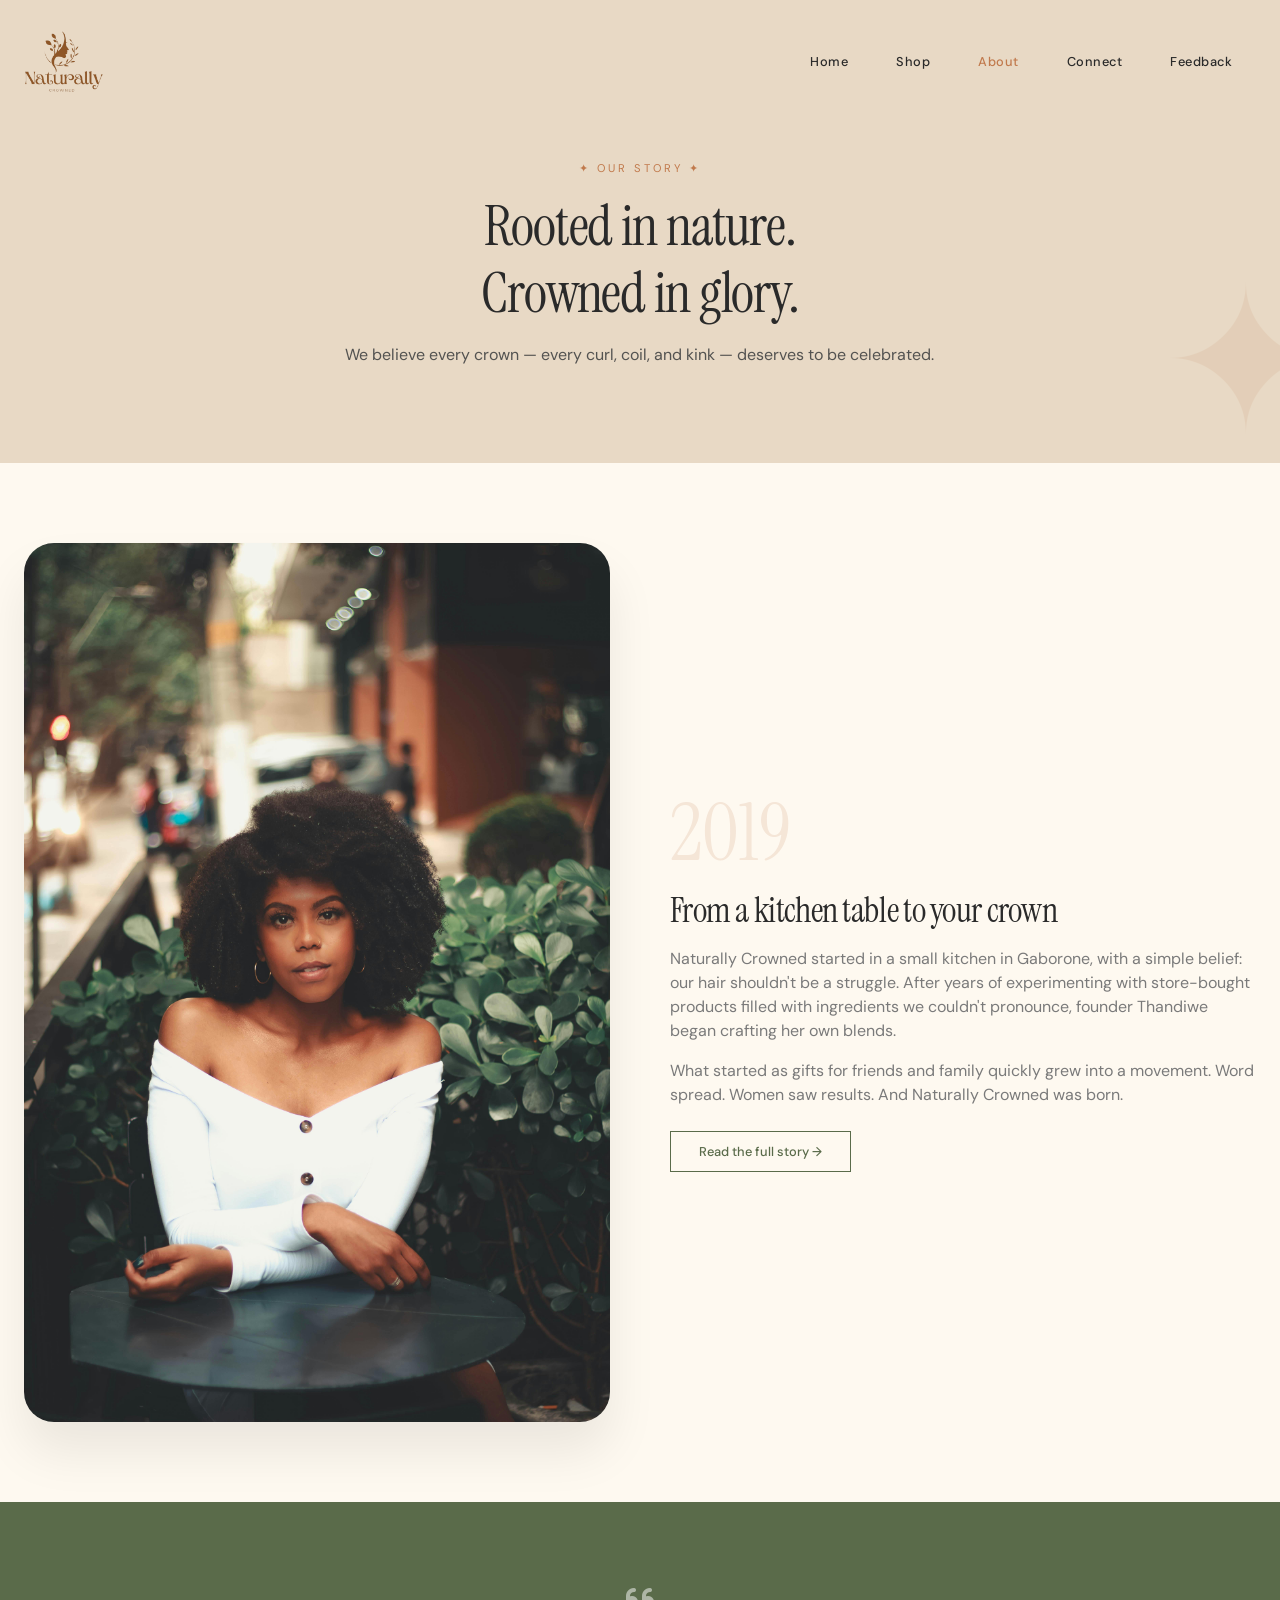
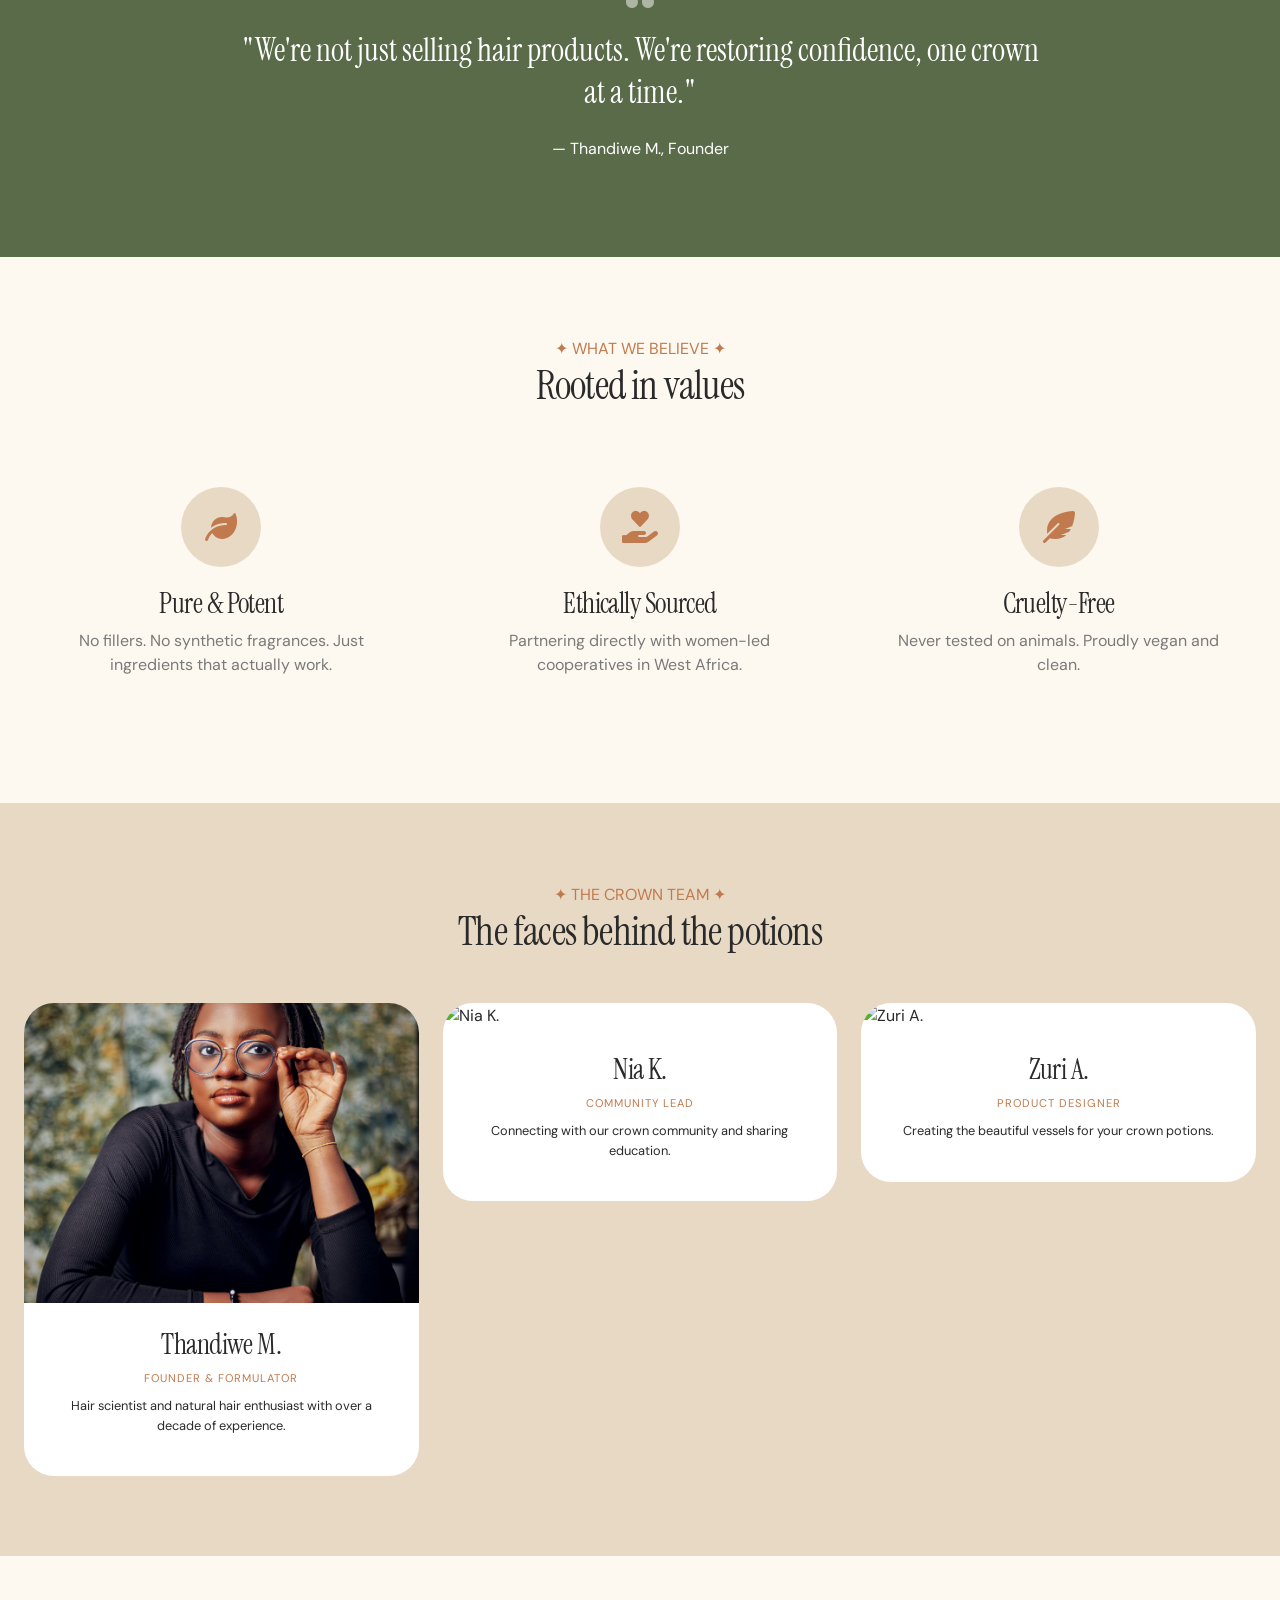
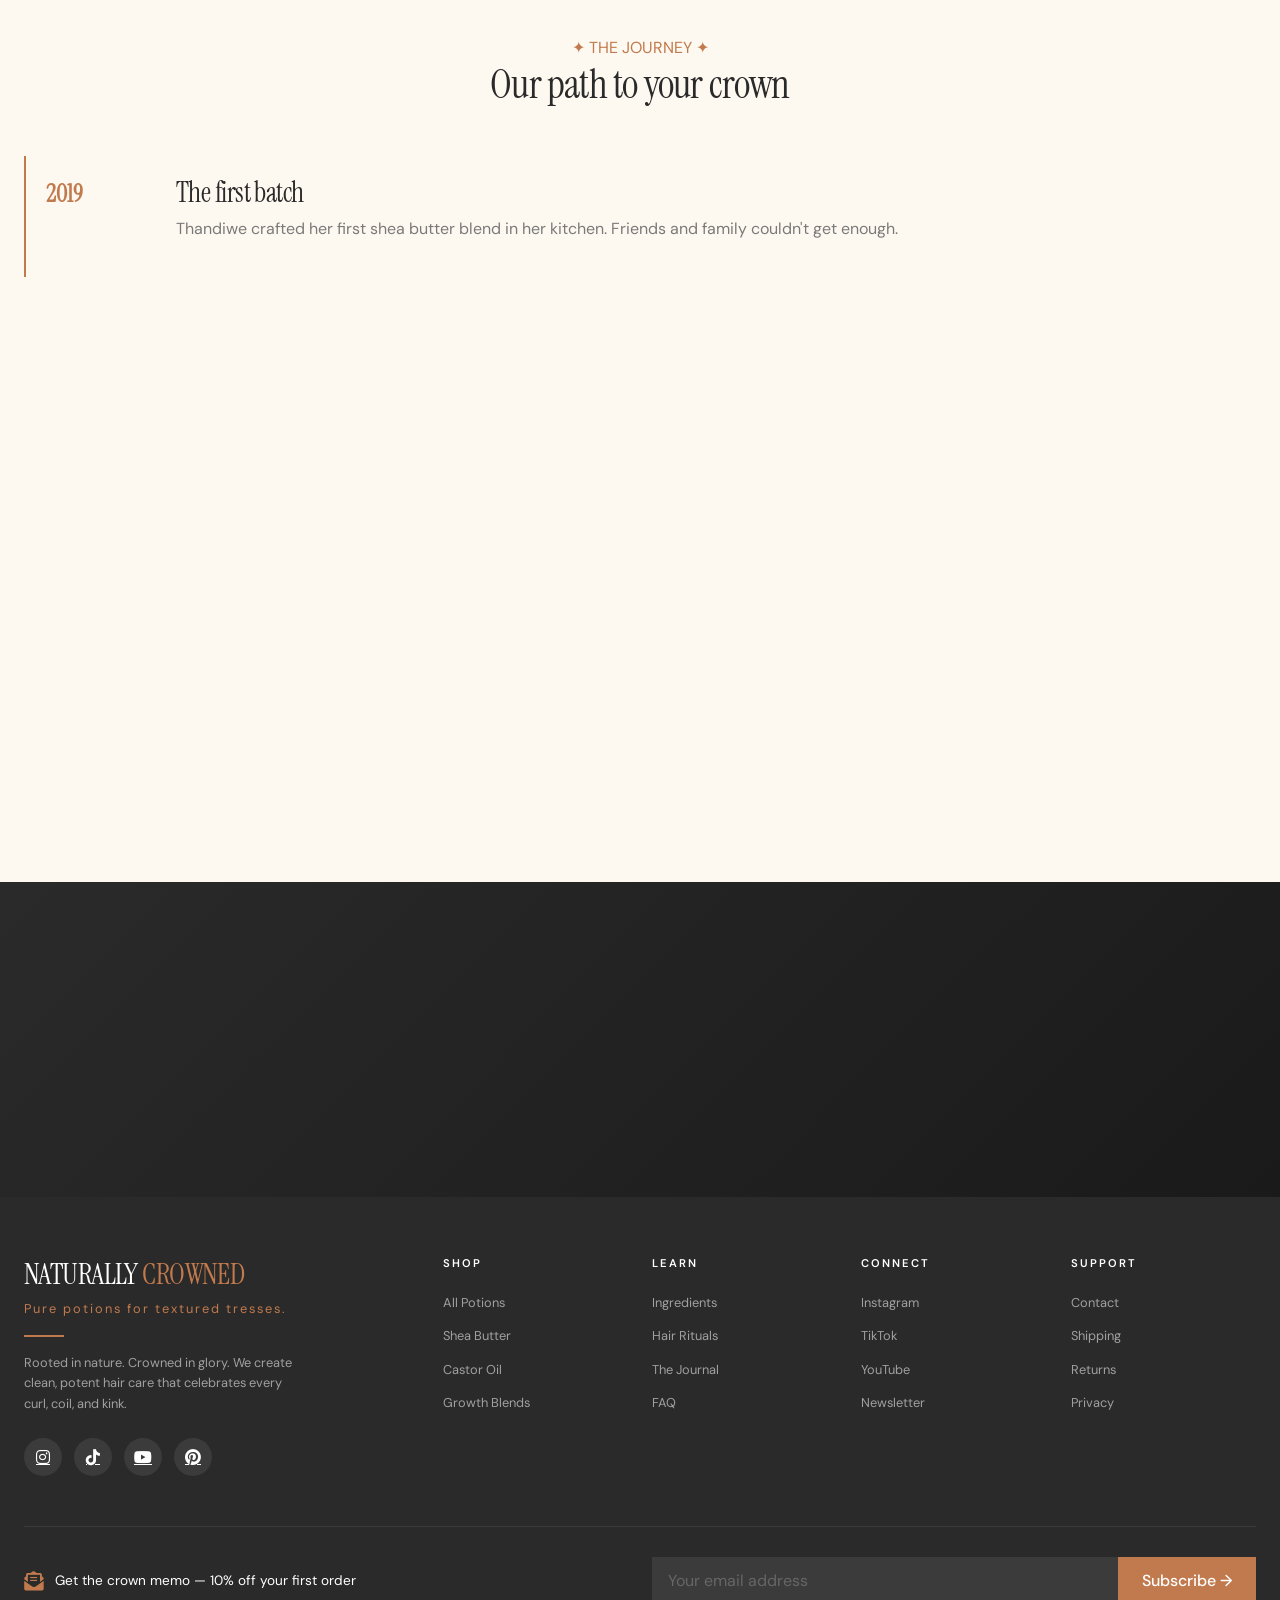
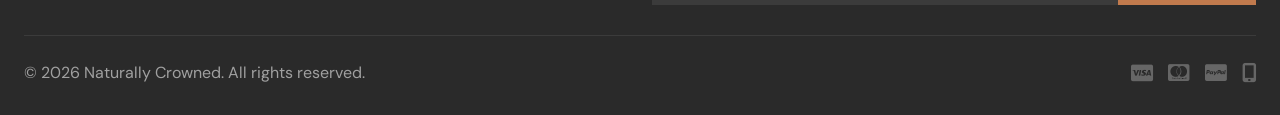
==== about.html @ 94f4ea6e "Add files via upload" ====
<!DOCTYPE html>
<html lang="en">
<head>
    <meta charset="UTF-8">
    <meta name="viewport" content="width=device-width, initial-scale=1.0, user-scalable=yes">
    <meta name="description" content="Naturally Crowned - Pure potions for textured tresses. Our story, our mission, and the women behind the brand.">
    <meta name="keywords" content="natural hair care, afro hair, shea butter, castor oil, about us, textured hair">
    <meta name="author" content="Naturally Crowned">
    <title>About | Naturally Crowned</title>
    
      <!--Favicon-->
    <link rel="icon" type="image/x-icon" href="img/Logo.png">
    <!-- Bootstrap 5.3 CSS -->

    <!-- Bootstrap 5.3 CSS -->
    <link href="https://cdn.jsdelivr.net/npm/bootstrap@5.3.0/dist/css/bootstrap.min.css" rel="stylesheet">
    
    <!-- Font Awesome -->
    <link rel="stylesheet" href="https://cdnjs.cloudflare.com/ajax/libs/font-awesome/6.0.0/css/all.min.css">
    
    <!-- AOS Animation -->
    <link href="https://unpkg.com/aos@2.3.1/dist/aos.css" rel="stylesheet">
    
    <!-- Google Fonts -->
    <link href="https://fonts.googleapis.com/css2?family=DM+Sans:wght@400;500;700&family=Instrument+Serif:ital@0;1&display=swap" rel="stylesheet">
    
    <style>
        /* ========================================
           NATURALLY CROWNED - ABOUT PAGE
           Palette: Clay | Copper | Sand | Ivory | Moss
           ======================================== */
        
        :root {
            --clay: #C17A4D;
            --clay-deep: #A35C31;
            --copper: #D97743;
            --sand: #E8D9C5;
            --ivory: #FEF9F0;
            --moss: #5A6B4A;
            --moss-deep: #3E4D32;
            --charcoal: #2A2A2A;
            --stone: #7A7A7A;
            --shadow: 0 20px 40px rgba(0,0,0,0.05);
            --shadow-lg: 0 30px 50px rgba(0,0,0,0.08);
            --transition: all 0.4s cubic-bezier(0.2, 0.95, 0.4, 1);
        }
        
        * { margin: 0; padding: 0; box-sizing: border-box; }
        
        body {
            font-family: 'DM Sans', sans-serif;
            background-color: var(--ivory);
            color: var(--charcoal);
            line-height: 1.5;
        }
        
        .container { max-width: 1280px; margin: 0 auto; padding: 0 24px; }
        
        h1, h2, h3 {
            font-family: 'Instrument Serif', serif;
            font-weight: 400;
            letter-spacing: -0.02em;
        }
        
        /* Buttons */
        .btn-clay {
            background: var(--clay);
            color: white;
            border: none;
            padding: 12px 32px;
            font-weight: 500;
            font-size: 0.85rem;
            letter-spacing: 0.5px;
            transition: var(--transition);
            display: inline-block;
            text-decoration: none;
        }
        
        .btn-clay:hover {
            background: var(--clay-deep);
            transform: translateY(-3px);
        }
        
        .btn-outline-moss {
            background: transparent;
            border: 1.5px solid var(--moss);
            color: var(--moss);
            padding: 10px 28px;
            font-weight: 500;
            font-size: 0.8rem;
            transition: var(--transition);
            text-decoration: none;
            display: inline-block;
        }
        
        .btn-outline-moss:hover {
            background: var(--moss);
            color: white;
        }
        
        /* Navigation */
        .navbar {
            background: transparent;
            position: fixed;
            top: 0;
            width: 100%;
            z-index: 1000;
            padding: 1.5rem 0;
            transition: var(--transition);
        }
        
        .navbar.scrolled {
            background: var(--ivory);
            padding: 0.8rem 0;
            box-shadow: var(--shadow);
        }
        
        .navbar-brand {
            font-family: 'Instrument Serif', serif;
            font-size: 1.6rem;
            font-weight: 400;
            letter-spacing: -0.5px;
            color: var(--charcoal) !important;
        }
        
        .navbar-brand span { color: var(--clay); }
        
        .nav-link {
            font-size: 0.8rem;
            font-weight: 500;
            letter-spacing: 0.5px;
            color: var(--charcoal) !important;
            margin: 0 16px;
            transition: var(--transition);
        }
        
        .nav-link:hover, .nav-link.active { color: var(--clay) !important; }
        
        /* Page Header */
        .page-header {
            padding: 160px 0 80px;
            background: var(--sand);
            position: relative;
            overflow: hidden;
        }
        
        .page-header::before {
            content: '✦';
            position: absolute;
            font-size: 200px;
            opacity: 0.1;
            bottom: -50px;
            right: -50px;
            color: var(--clay);
        }
        
        /* Story Section */
        .story-section {
            padding: 80px 0;
        }
        
        .story-grid {
            display: grid;
            grid-template-columns: 1fr 1fr;
            gap: 60px;
            align-items: center;
        }
        
        .story-img {
            width: 100%;
            border-radius: 30px;
            box-shadow: var(--shadow-lg);
        }
        
        .story-number {
            font-size: 5rem;
            font-family: 'Instrument Serif', serif;
            color: var(--clay);
            opacity: 0.15;
            line-height: 1;
            margin-bottom: 1rem;
        }
        
        /* Mission Banner */
        .mission-banner {
            padding: 80px 0;
            background: var(--moss);
            color: white;
            text-align: center;
        }
        
        .mission-quote {
            font-size: 2rem;
            font-family: 'Instrument Serif', serif;
            max-width: 800px;
            margin: 0 auto;
            line-height: 1.3;
        }
        
        /* Values Grid */
        .values-section {
            padding: 80px 0;
            background: var(--ivory);
        }
        
        .value-card {
            text-align: center;
            padding: 30px;
            transition: var(--transition);
        }
        
        .value-card:hover { transform: translateY(-5px); }
        
        .value-icon {
            width: 80px;
            height: 80px;
            background: var(--sand);
            border-radius: 50%;
            display: flex;
            align-items: center;
            justify-content: center;
            margin: 0 auto 20px;
            font-size: 2rem;
            color: var(--clay);
        }
        
        /* Team Section */
        .team-section {
            padding: 80px 0;
            background: var(--sand);
        }
        
        .team-card {
            background: white;
            border-radius: 30px;
            overflow: hidden;
            transition: var(--transition);
        }
        
        .team-card:hover { transform: translateY(-8px); box-shadow: var(--shadow-lg); }
        
        .team-img {
            width: 100%;
            height: 300px;
            object-fit: cover;
        }
        
        .team-info {
            padding: 25px;
            text-align: center;
        }
        
        .team-role {
            font-size: 0.7rem;
            color: var(--clay);
            letter-spacing: 1px;
            text-transform: uppercase;
        }
        
        /* Timeline */
        .timeline-section {
            padding: 80px 0;
        }
        
        .timeline-item {
            display: flex;
            gap: 30px;
            margin-bottom: 40px;
            padding: 20px;
            border-left: 2px solid var(--clay);
            transition: var(--transition);
        }
        
        .timeline-item:hover { background: rgba(193,122,77,0.05); transform: translateX(5px); }
        
        .timeline-year {
            font-size: 1.5rem;
            font-weight: 600;
            color: var(--clay);
            font-family: 'Instrument Serif', serif;
            min-width: 100px;
        }
        
        /* CTA Banner */
        .cta-banner {
            padding: 80px 0;
            background: linear-gradient(135deg, var(--charcoal), #1a1a1a);
            color: white;
            text-align: center;
        }
        
        @media (max-width: 992px) {
            .story-grid { grid-template-columns: 1fr; gap: 40px; }
            .mission-quote { font-size: 1.5rem; }
            .timeline-item { flex-direction: column; gap: 10px; }
            .timeline-year { min-width: auto; }
        }
        
        @media (max-width: 768px) {
            .page-header { padding: 120px 0 50px; }
            .navbar { padding: 1rem 0; }
        }
    </style>
</head>
<body>

    <!-- Navigation -->
    <nav class="navbar navbar-expand-lg">
        <div class="container">
             <a class="navbar-brand" href="index.html"> 
                <img src="img/Logo.png" alt="" height="65px" width="auto">
            </a>
            <button class="navbar-toggler" type="button" data-bs-toggle="collapse" data-bs-target="#navbarNav">
                <span class="navbar-toggler-icon"></span>
            </button>
            <div class="collapse navbar-collapse" id="navbarNav">
                <ul class="navbar-nav ms-auto">
                    <li class="nav-item"><a class="nav-link" href="index.html">Home</a></li>
                    <li class="nav-item"><a class="nav-link" href="shop.html">Shop</a></li>
                    <li class="nav-item"><a class="nav-link active" href="about.html">About</a></li>
                    <li class="nav-item"><a class="nav-link" href="connect.html">Connect</a></li>
                    <li class="nav-item"><a class="nav-link" href="feedback.html">Feedback</a></li>
                </ul>
            </div>
        </div>
    </nav>

    <!-- Page Header -->
    <section class="page-header">
        <div class="container">
            <div class="row">
                <div class="col-lg-8 mx-auto text-center" data-aos="fade-up">
                    <div class="hero-tag" style="color: var(--clay); letter-spacing: 3px; font-size: 0.7rem;">✦ OUR STORY ✦</div>
                    <h1 style="font-size: 3.5rem; margin-top: 1rem;">Rooted in nature.<br>Crowned in glory.</h1>
                    <p class="text-muted mt-3">We believe every crown — every curl, coil, and kink — deserves to be celebrated.</p>
                </div>
            </div>
        </div>
    </section>

    <!-- Story Section -->
    <section class="story-section">
        <div class="container">
            <div class="story-grid">
                <div data-aos="fade-right">
                    <img src="img/1.jpg" alt="Founder" class="story-img">
                </div>
                <div data-aos="fade-left">
                    <div class="story-number">2019</div>
                    <h2 style="font-size: 2.2rem;">From a kitchen table to your crown</h2>
                    <p style="color: var(--stone); margin: 1rem 0;">Naturally Crowned started in a small kitchen in Gaborone, with a simple belief: our hair shouldn't be a struggle. After years of experimenting with store-bought products filled with ingredients we couldn't pronounce, founder Thandiwe began crafting her own blends.</p>
                    <p style="color: var(--stone); margin-bottom: 1.5rem;">What started as gifts for friends and family quickly grew into a movement. Word spread. Women saw results. And Naturally Crowned was born.</p>
                    <a href="#" class="btn-outline-moss">Read the full story →</a>
                </div>
            </div>
        </div>
    </section>

    <!-- Mission Banner -->
    <section class="mission-banner">
        <div class="container">
            <div data-aos="zoom-in">
                <i class="fas fa-quote-left" style="font-size: 2rem; opacity: 0.5; margin-bottom: 1rem; display: block;"></i>
                <div class="mission-quote">"We're not just selling hair products. We're restoring confidence, one crown at a time."</div>
                <p style="margin-top: 1.5rem;">— Thandiwe M., Founder</p>
            </div>
        </div>
    </section>

    <!-- Values Section -->
    <section class="values-section">
        <div class="container">
            <div class="text-center mb-5" data-aos="fade-up">
                <div class="hero-tag" style="color: var(--clay);">✦ WHAT WE BELIEVE ✦</div>
                <h2 style="font-size: 2.5rem;">Rooted in values</h2>
            </div>
            <div class="row g-4">
                <div class="col-md-4" data-aos="fade-up" data-aos-delay="100">
                    <div class="value-card">
                        <div class="value-icon"><i class="fas fa-leaf"></i></div>
                        <h3>Pure & Potent</h3>
                        <p style="color: var(--stone);">No fillers. No synthetic fragrances. Just ingredients that actually work.</p>
                    </div>
                </div>
                <div class="col-md-4" data-aos="fade-up" data-aos-delay="200">
                    <div class="value-card">
                        <div class="value-icon"><i class="fas fa-hand-holding-heart"></i></div>
                        <h3>Ethically Sourced</h3>
                        <p style="color: var(--stone);">Partnering directly with women-led cooperatives in West Africa.</p>
                    </div>
                </div>
                <div class="col-md-4" data-aos="fade-up" data-aos-delay="300">
                    <div class="value-card">
                        <div class="value-icon"><i class="fas fa-feather-alt"></i></div>
                        <h3>Cruelty-Free</h3>
                        <p style="color: var(--stone);">Never tested on animals. Proudly vegan and clean.</p>
                    </div>
                </div>
            </div>
        </div>
    </section>

    <!-- Team Section -->
    <section class="team-section">
        <div class="container">
            <div class="text-center mb-5" data-aos="fade-up">
                <div class="hero-tag" style="color: var(--clay);">✦ THE CROWN TEAM ✦</div>
                <h2 style="font-size: 2.5rem;">The faces behind the potions</h2>
            </div>
            <div class="row g-4">
                <div class="col-md-4" data-aos="fade-up" data-aos-delay="100">
                    <div class="team-card">
                        <img src="img/thandeka.jpg" alt="Thandiwe M." class="team-img">
                        <div class="team-info">
                            <h3>Thandiwe M.</h3>
                            <div class="team-role">FOUNDER & FORMULATOR</div>
                            <p style="font-size: 0.8rem; margin-top: 10px;">Hair scientist and natural hair enthusiast with over a decade of experience.</p>
                        </div>
                    </div>
                </div>
                <div class="col-md-4" data-aos="fade-up" data-aos-delay="200">
                    <div class="team-card">
                        <img src="https://images.unsplash.com/photo-1573497019940-1c28c88b4f3e?w=400" alt="Nia K." class="team-img">
                        <div class="team-info">
                            <h3>Nia K.</h3>
                            <div class="team-role">COMMUNITY LEAD</div>
                            <p style="font-size: 0.8rem; margin-top: 10px;">Connecting with our crown community and sharing education.</p>
                        </div>
                    </div>
                </div>
                <div class="col-md-4" data-aos="fade-up" data-aos-delay="300">
                    <div class="team-card">
                        <img src="https://images.unsplash.com/photo-1580489944761-15a19d654956?w=400" alt="Zuri A." class="team-img">
                        <div class="team-info">
                            <h3>Zuri A.</h3>
                            <div class="team-role">PRODUCT DESIGNER</div>
                            <p style="font-size: 0.8rem; margin-top: 10px;">Creating the beautiful vessels for your crown potions.</p>
                        </div>
                    </div>
                </div>
            </div>
        </div>
    </section>

    <!-- Timeline Section -->
    <section class="timeline-section">
        <div class="container">
            <div class="text-center mb-5" data-aos="fade-up">
                <div class="hero-tag" style="color: var(--clay);">✦ THE JOURNEY ✦</div>
                <h2 style="font-size: 2.5rem;">Our path to your crown</h2>
            </div>
            <div class="timeline">
                <div class="timeline-item" data-aos="fade-up" data-aos-delay="100">
                    <div class="timeline-year">2019</div>
                    <div>
                        <h3>The first batch</h3>
                        <p style="color: var(--stone);">Thandiwe crafted her first shea butter blend in her kitchen. Friends and family couldn't get enough.</p>
                    </div>
                </div>
                <div class="timeline-item" data-aos="fade-up" data-aos-delay="200">
                    <div class="timeline-year">2021</div>
                    <div>
                        <h3>Official launch</h3>
                        <p style="color: var(--stone);">Naturally Crowned launched online with 5 core products. Sold out in 48 hours.</p>
                    </div>
                </div>
                <div class="timeline-item" data-aos="fade-up" data-aos-delay="300">
                    <div class="timeline-year">2023</div>
                    <div>
                        <h3>Direct trade partnership</h3>
                        <p style="color: var(--stone);">Began sourcing shea butter directly from women-led cooperatives in Ghana.</p>
                    </div>
                </div>
                <div class="timeline-item" data-aos="fade-up" data-aos-delay="400">
                    <div class="timeline-year">2026</div>
                    <div>
                        <h3>10,000+ crowns served</h3>
                        <p style="color: var(--stone);">From Gaborone to the world — celebrating natural hair everywhere.</p>
                    </div>
                </div>
            </div>
        </div>
    </section>

    <!-- CTA Banner -->
    <section class="cta-banner">
        <div class="container">
            <div data-aos="fade-up">
                <h2 style="font-size: 2rem;">Join the crown community</h2>
                <p style="opacity: 0.8; margin: 1rem 0 2rem;">Get hair tips, early access to drops, and 10% off your first order.</p>
                <a href="#" class="btn-clay" style="background: var(--clay);">Join the Inner Circle →</a>
            </div>
        </div>
    </section>

    <!-- Footer -->
    <footer class="footer">
        <div class="container">
            <div class="row">
                <div class="col-lg-4 mb-5 mb-lg-0">
                    <h3 class="footer-brand">NATURALLY <span>CROWNED</span></h3>
                    <p class="footer-tagline">Pure potions for textured tresses.</p>
                    <div class="footer-divider"></div>
                    <p class="footer-desc">Rooted in nature. Crowned in glory. We create clean, potent hair care that celebrates every curl, coil, and kink.</p>
                    <div class="footer-social">
                        <a href="#" class="social-circle"><i class="fab fa-instagram"></i></a>
                        <a href="#" class="social-circle"><i class="fab fa-tiktok"></i></a>
                        <a href="#" class="social-circle"><i class="fab fa-youtube"></i></a>
                        <a href="#" class="social-circle"><i class="fab fa-pinterest"></i></a>
                    </div>
                </div>
                <div class="col-lg-8">
                    <div class="row">
                        <div class="col-md-3 col-6 mb-4 mb-md-0">
                            <h4 class="footer-heading">SHOP</h4>
                            <ul class="footer-links">
                                <li><a href="#">All Potions</a></li>
                                <li><a href="#">Shea Butter</a></li>
                                <li><a href="#">Castor Oil</a></li>
                                <li><a href="#">Growth Blends</a></li>
                            </ul>
                        </div>
                        <div class="col-md-3 col-6 mb-4 mb-md-0">
                            <h4 class="footer-heading">LEARN</h4>
                            <ul class="footer-links">
                                <li><a href="#">Ingredients</a></li>
                                <li><a href="#">Hair Rituals</a></li>
                                <li><a href="#">The Journal</a></li>
                                <li><a href="#">FAQ</a></li>
                            </ul>
                        </div>
                        <div class="col-md-3 col-6 mb-4 mb-md-0">
                            <h4 class="footer-heading">CONNECT</h4>
                            <ul class="footer-links">
                                <li><a href="#">Instagram</a></li>
                                <li><a href="#">TikTok</a></li>
                                <li><a href="#">YouTube</a></li>
                                <li><a href="#">Newsletter</a></li>
                            </ul>
                        </div>
                        <div class="col-md-3 col-6 mb-4 mb-md-0">
                            <h4 class="footer-heading">SUPPORT</h4>
                            <ul class="footer-links">
                                <li><a href="#">Contact</a></li>
                                <li><a href="#">Shipping</a></li>
                                <li><a href="#">Returns</a></li>
                                <li><a href="#">Privacy</a></li>
                            </ul>
                        </div>
                    </div>
                </div>
            </div>
            <div class="footer-newsletter-row">
                <div class="row align-items-center">
                    <div class="col-md-6">
                        <div class="newsletter-text">
                            <i class="fas fa-envelope-open-text"></i>
                            <span>Get the crown memo — 10% off your first order</span>
                        </div>
                    </div>
                    <div class="col-md-6">
                        <form class="footer-newsletter-form">
                            <input type="email" placeholder="Your email address" required>
                            <button type="submit">Subscribe →</button>
                        </form>
                    </div>
                </div>
            </div>
            <div class="footer-bottom">
                <div class="row align-items-center">
                    <div class="col-md-6 text-center text-md-start">
                        <p class="mb-0">© 2026 Naturally Crowned. All rights reserved.</p>
                    </div>
                    <div class="col-md-6 text-center text-md-end">
                        <div class="payment-icons">
                            <i class="fab fa-cc-visa"></i>
                            <i class="fab fa-cc-mastercard"></i>
                            <i class="fab fa-cc-paypal"></i>
                            <i class="fas fa-mobile-alt"></i>
                        </div>
                    </div>
                </div>
            </div>
        </div>
    </footer>

    <style>
        /* Footer Styles */
        .footer {
            background: var(--charcoal);
            color: #A0A0A0;
            padding: 60px 0 0;
            position: relative;
            overflow: hidden;
        }
        .footer-brand {
            font-family: 'Instrument Serif', serif;
            font-size: 1.8rem;
            font-weight: 400;
            color: white;
            margin-bottom: 0.5rem;
        }
        .footer-brand span { color: var(--clay); }
        .footer-tagline { font-size: 0.8rem; color: var(--clay); letter-spacing: 2px; margin-bottom: 1rem; }
        .footer-divider { width: 40px; height: 2px; background: var(--clay); margin: 1rem 0; }
        .footer-desc { font-size: 0.8rem; line-height: 1.6; margin-bottom: 1.5rem; max-width: 280px; }
        .footer-social { display: flex; gap: 12px; }
        .social-circle { width: 38px; height: 38px; background: rgba(255,255,255,0.08); border-radius: 50%; display: inline-flex; align-items: center; justify-content: center; color: white; transition: var(--transition); }
        .social-circle:hover { background: var(--clay); transform: translateY(-3px); }
        .footer-heading { font-size: 0.7rem; font-weight: 600; letter-spacing: 2px; text-transform: uppercase; color: white; margin-bottom: 1.2rem; }
        .footer-links { list-style: none; padding: 0; }
        .footer-links li { margin-bottom: 0.6rem; }
        .footer-links a { color: #A0A0A0; text-decoration: none; font-size: 0.8rem; transition: var(--transition); }
        .footer-links a:hover { color: var(--clay); transform: translateX(3px); }
        .footer-newsletter-row { margin-top: 50px; padding: 30px 0; border-top: 1px solid rgba(255,255,255,0.08); border-bottom: 1px solid rgba(255,255,255,0.08); }
        .newsletter-text { display: flex; align-items: center; gap: 12px; font-size: 0.85rem; color: white; }
        .newsletter-text i { font-size: 1.2rem; color: var(--clay); }
        .footer-newsletter-form { display: flex; gap: 0; }
        .footer-newsletter-form input { flex: 1; padding: 12px 16px; border: none; background: rgba(255,255,255,0.08); color: white; font-family: 'DM Sans', sans-serif; }
        .footer-newsletter-form input::placeholder { color: #666; }
        .footer-newsletter-form button { padding: 12px 24px; background: var(--clay); border: none; color: white; font-weight: 500; cursor: pointer; transition: var(--transition); }
        .footer-newsletter-form button:hover { background: var(--clay-deep); }
        .footer-bottom { padding: 25px 0 30px; }
        .payment-icons { display: flex; gap: 15px; justify-content: flex-end; font-size: 1.2rem; color: #666; }
        @media (max-width: 768px) {
            .footer-newsletter-form { flex-direction: column; margin-top: 15px; }
            .footer-newsletter-form button { margin-top: 10px; }
            .payment-icons { justify-content: center; margin-top: 15px; }
            .footer-desc { max-width: 100%; }
            .newsletter-text { justify-content: center; }
            .footer-links { text-align: center; }
            .footer-heading { text-align: center; }
            .footer-social { justify-content: center; }
            .footer-divider { margin: 1rem auto; }
            .footer-tagline { text-align: center; }
            .footer-brand { text-align: center; display: block; }
        }
    </style>

    <script src="https://cdn.jsdelivr.net/npm/bootstrap@5.3.0/dist/js/bootstrap.bundle.min.js"></script>
    <script src="https://unpkg.com/aos@2.3.1/dist/aos.js"></script>
    <script>
        AOS.init({ duration: 800, once: true });
        
        window.addEventListener('scroll', function() {
            const navbar = document.querySelector('.navbar');
            if (window.scrollY > 50) navbar.classList.add('scrolled');
            else navbar.classList.remove('scrolled');
        });
        
        const currentPage = 'about.html';
        document.querySelectorAll('.nav-link').forEach(link => {
            link.classList.remove('active');
            if (link.getAttribute('href') === currentPage) link.classList.add('active');
        });
    </script>
</body>
</html>
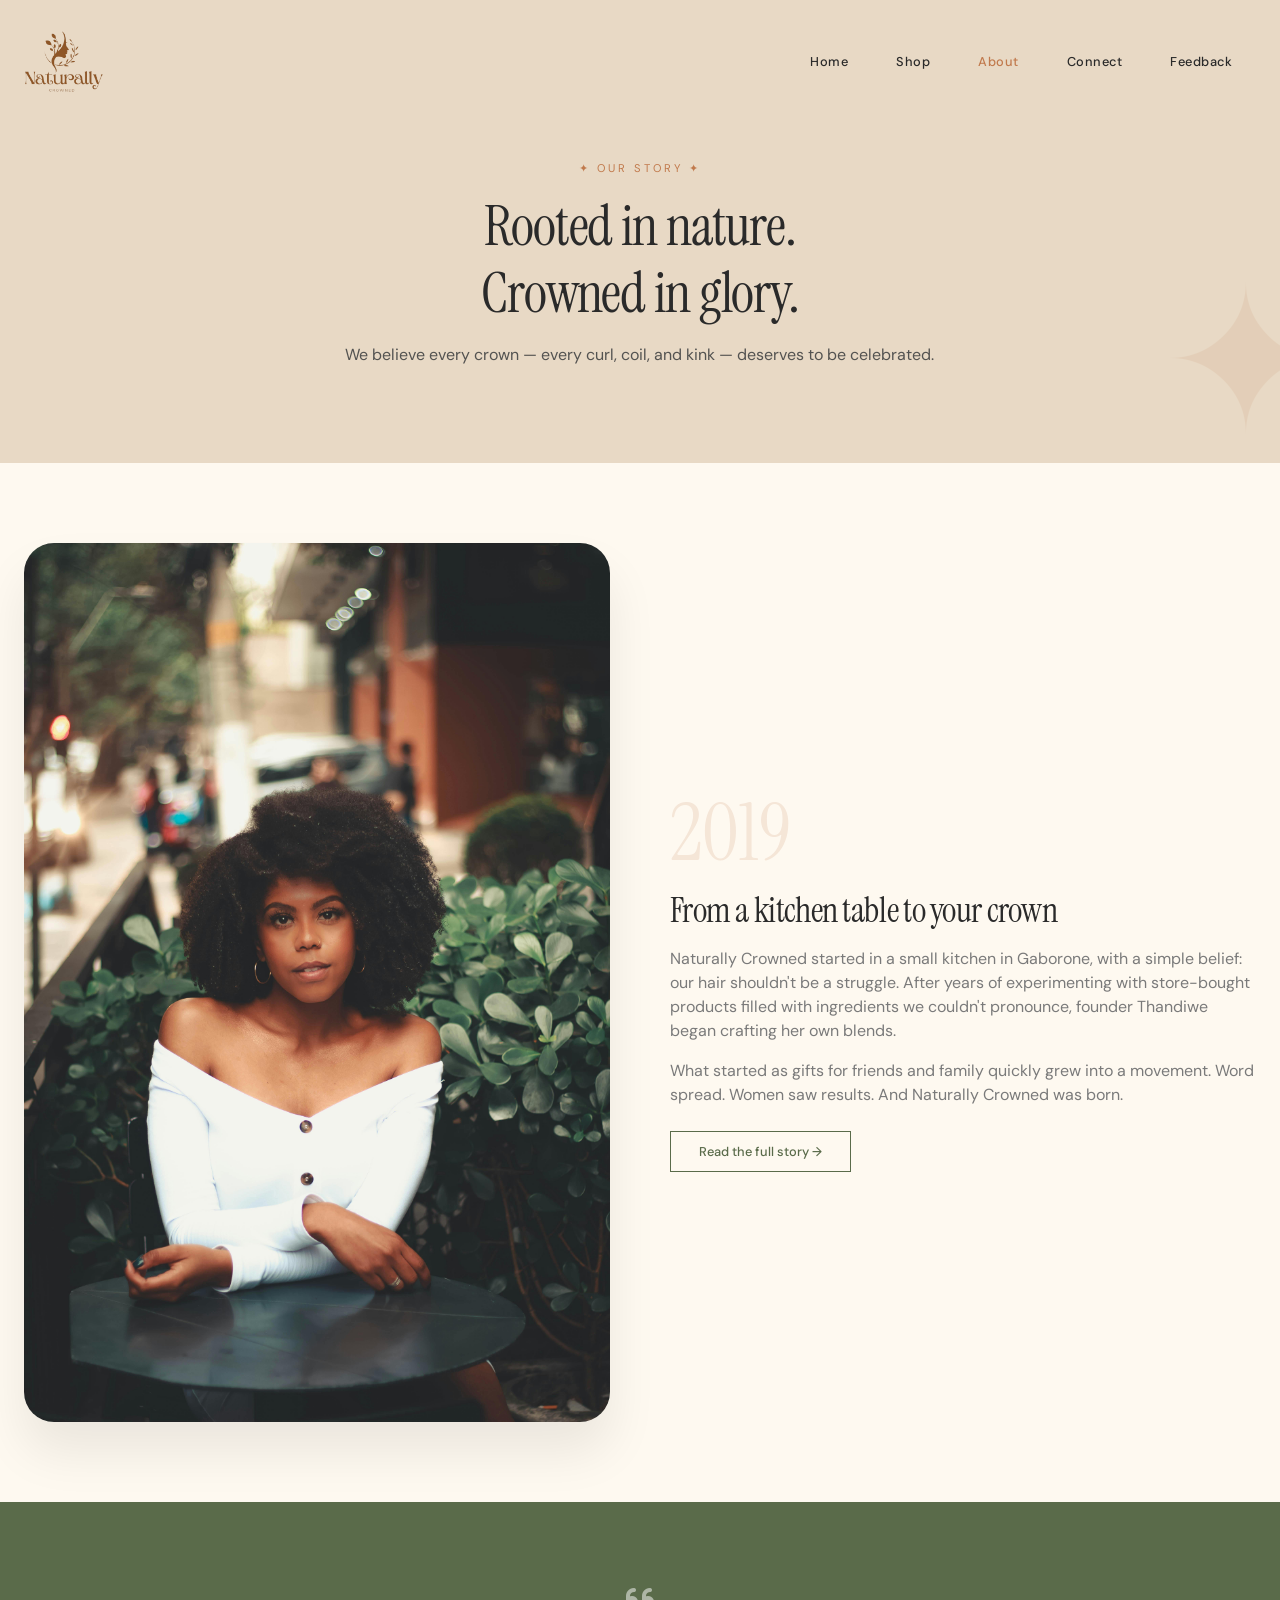
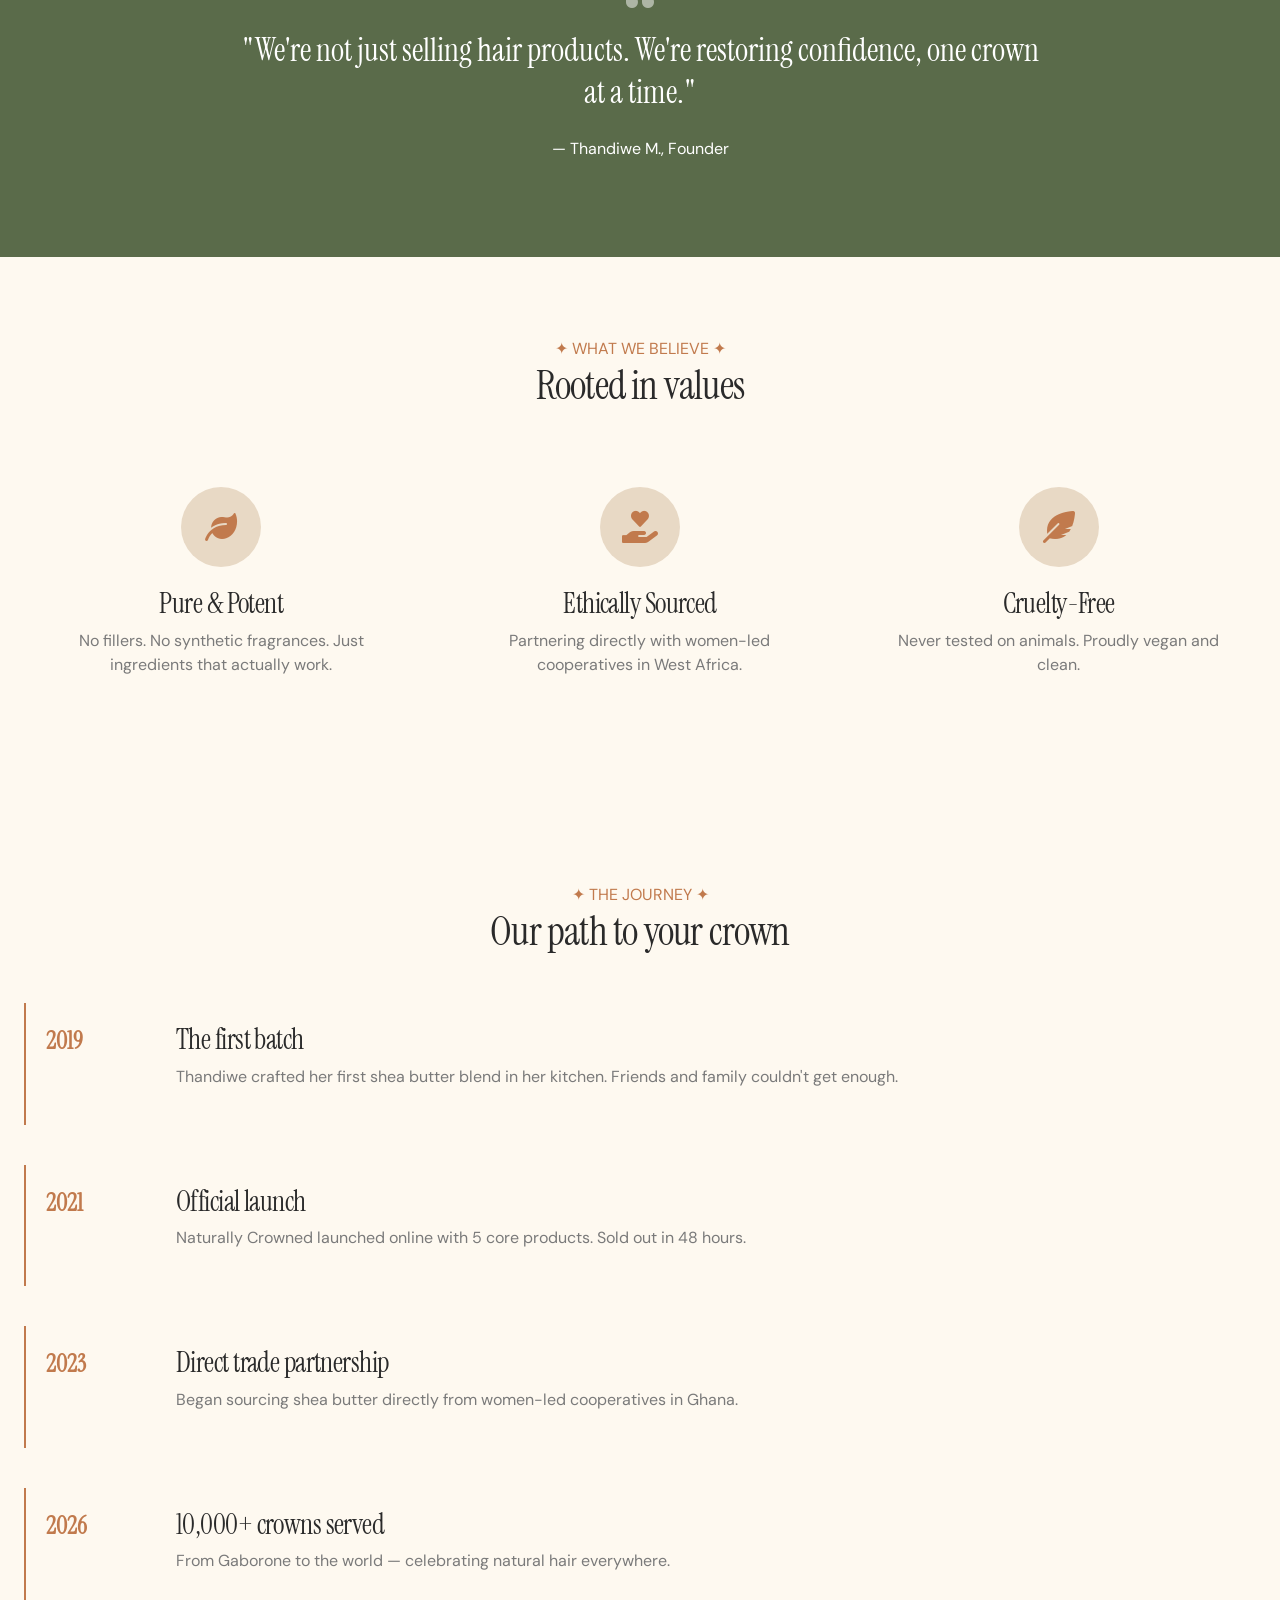
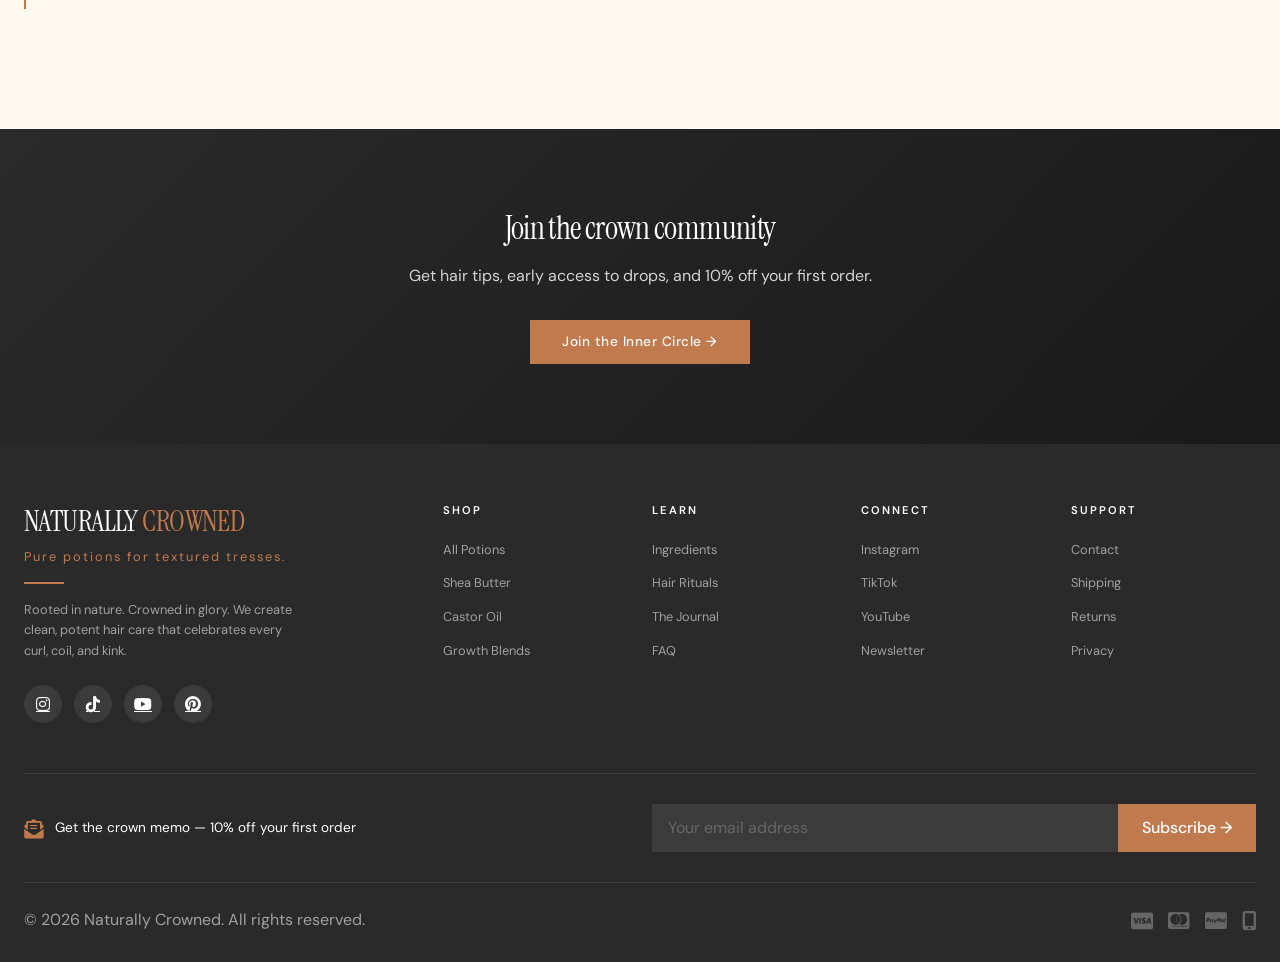
==== commit d1de2e02: "Update about.html" ====
--- a/about.html
+++ b/about.html
@@ -400,47 +400,6 @@
         </div>
     </section>
 
-    <!-- Team Section -->
-    <section class="team-section">
-        <div class="container">
-            <div class="text-center mb-5" data-aos="fade-up">
-                <div class="hero-tag" style="color: var(--clay);">✦ THE CROWN TEAM ✦</div>
-                <h2 style="font-size: 2.5rem;">The faces behind the potions</h2>
-            </div>
-            <div class="row g-4">
-                <div class="col-md-4" data-aos="fade-up" data-aos-delay="100">
-                    <div class="team-card">
-                        <img src="img/thandeka.jpg" alt="Thandiwe M." class="team-img">
-                        <div class="team-info">
-                            <h3>Thandiwe M.</h3>
-                            <div class="team-role">FOUNDER & FORMULATOR</div>
-                            <p style="font-size: 0.8rem; margin-top: 10px;">Hair scientist and natural hair enthusiast with over a decade of experience.</p>
-                        </div>
-                    </div>
-                </div>
-                <div class="col-md-4" data-aos="fade-up" data-aos-delay="200">
-                    <div class="team-card">
-                        <img src="https://images.unsplash.com/photo-1573497019940-1c28c88b4f3e?w=400" alt="Nia K." class="team-img">
-                        <div class="team-info">
-                            <h3>Nia K.</h3>
-                            <div class="team-role">COMMUNITY LEAD</div>
-                            <p style="font-size: 0.8rem; margin-top: 10px;">Connecting with our crown community and sharing education.</p>
-                        </div>
-                    </div>
-                </div>
-                <div class="col-md-4" data-aos="fade-up" data-aos-delay="300">
-                    <div class="team-card">
-                        <img src="https://images.unsplash.com/photo-1580489944761-15a19d654956?w=400" alt="Zuri A." class="team-img">
-                        <div class="team-info">
-                            <h3>Zuri A.</h3>
-                            <div class="team-role">PRODUCT DESIGNER</div>
-                            <p style="font-size: 0.8rem; margin-top: 10px;">Creating the beautiful vessels for your crown potions.</p>
-                        </div>
-                    </div>
-                </div>
-            </div>
-        </div>
-    </section>
 
     <!-- Timeline Section -->
     <section class="timeline-section">
@@ -655,4 +614,4 @@
         });
     </script>
 </body>
-</html>+</html>
